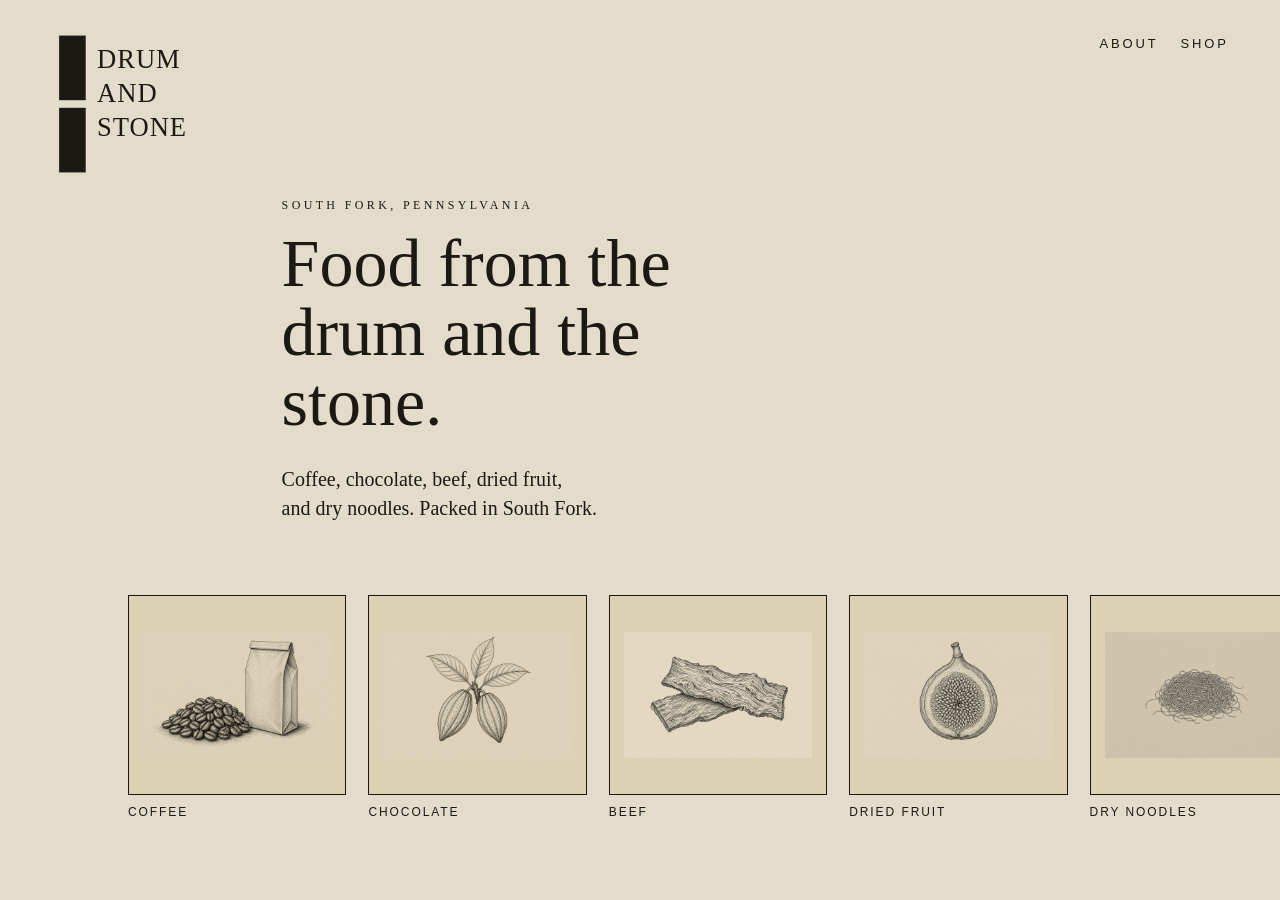
==== index.html @ b377e5df "Write the About page in the same voice as the homepage" ====
<!DOCTYPE html>
<html lang="en">
<head>
<meta charset="utf-8">
<meta name="viewport" content="width=device-width, initial-scale=1">
<title>Drum and Stone</title>
<link rel="stylesheet" href="styles.css">
</head>
<body>
<header>
<a class="logo" href="/" aria-label="Drum and Stone"><svg viewBox="0 0 220 160" width="210" height="152"><rect x="8" y="8" width="28" height="68" fill="#1c1915"/><rect x="8" y="84" width="28" height="68" fill="#1c1915"/><text x="48" y="42" font-family="Georgia, serif" font-size="28" letter-spacing="1" fill="#1c1915">DRUM</text><text x="48" y="78" font-family="Georgia, serif" font-size="28" letter-spacing="1" fill="#1c1915">AND</text><text x="48" y="114" font-family="Georgia, serif" font-size="28" letter-spacing="1" fill="#1c1915">STONE</text></svg></a>
<nav class="nav"><a href="about.html">About</a><a href="shop.html">Shop</a></nav>
</header>
<main>
<p class="place">SOUTH FORK, PENNSYLVANIA</p>
<h1>Food from the<br>drum and the stone.</h1>
<p class="lede">Coffee, chocolate, beef, dried fruit,<br>and dry noodles. Packed in South Fork.</p>
<section class="grid">
<a class="card" href="shop.html#coffee"><img src="images/coffee.jpg" alt="Coffee"><span>Coffee</span></a>
<a class="card" href="shop.html#chocolate"><img src="images/cacao.jpg" alt="Chocolate"><span>Chocolate</span></a>
<a class="card" href="shop.html#beef"><img src="images/beef.jpg" alt="Beef"><span>Beef</span></a>
<a class="card" href="shop.html#fruit"><img src="images/fruit.jpg" alt="Dried fruit"><span>Dried fruit</span></a>
<a class="card" href="shop.html#noodles"><img src="images/noodles.jpg" alt="Dry noodles"><span>Dry noodles</span></a>
</section>
</main>
</body>
</html>
---- styles.css ----
:root{--stone:#e4dccb;--paper:#f7f1e4;--ink:#1c1915;--rule:#1c1915}*{box-sizing:border-box}body{margin:0;background:var(--stone);color:var(--ink);font-family:Georgia,"Times New Roman",serif}a{color:inherit;text-decoration:none}header{display:flex;justify-content:space-between;align-items:flex-start;padding:28px 4vw 0}.logo{width:210px;display:block}.logo svg{width:100%;height:auto;display:block}.nav{display:flex;gap:22px;padding-top:8px}.nav a{font-family:"Gill Sans","Trebuchet MS",sans-serif;letter-spacing:.22em;font-size:13px;text-transform:uppercase}main{padding:0 6vw 72px 22vw}.place{letter-spacing:.28em;font-size:12px;margin:18px 0 16px}h1{font-weight:500;font-size:clamp(42px,5.6vw,68px);line-height:1.02;margin:0;max-width:14ch}.lede{font-size:20px;line-height:1.45;margin:28px 0 0;max-width:36ch}.grid{display:grid;grid-template-columns:repeat(5,minmax(0,1fr));gap:22px;width:min(1180px,94vw);margin:72px 0 0;margin-left:-12vw}.card{display:block}.card img{width:100%;height:200px;object-fit:contain;display:block;background:var(--paper);mix-blend-mode:multiply;border:1px solid var(--rule);padding:14px}.card span{display:block;margin-top:10px;font-family:"Gill Sans","Trebuchet MS",sans-serif;letter-spacing:.16em;font-size:12px;text-transform:uppercase}.about{max-width:640px}.plate{margin-top:36px;background:var(--paper);border:1px solid var(--rule);padding:22px 24px}.plate p{margin:0 0 14px;font-size:18px;line-height:1.45}.plate p:last-child{margin:0}.note{margin-top:28px;max-width:42ch;font-size:17px;line-height:1.5}.back{margin-top:28px;font-family:"Gill Sans","Trebuchet MS",sans-serif;letter-spacing:.16em;font-size:12px;text-transform:uppercase}@media(max-width:860px){main{padding:12px 6vw 48px}.grid{grid-template-columns:1fr 1fr;margin-left:0}.logo{width:140px}.card img{height:170px}}
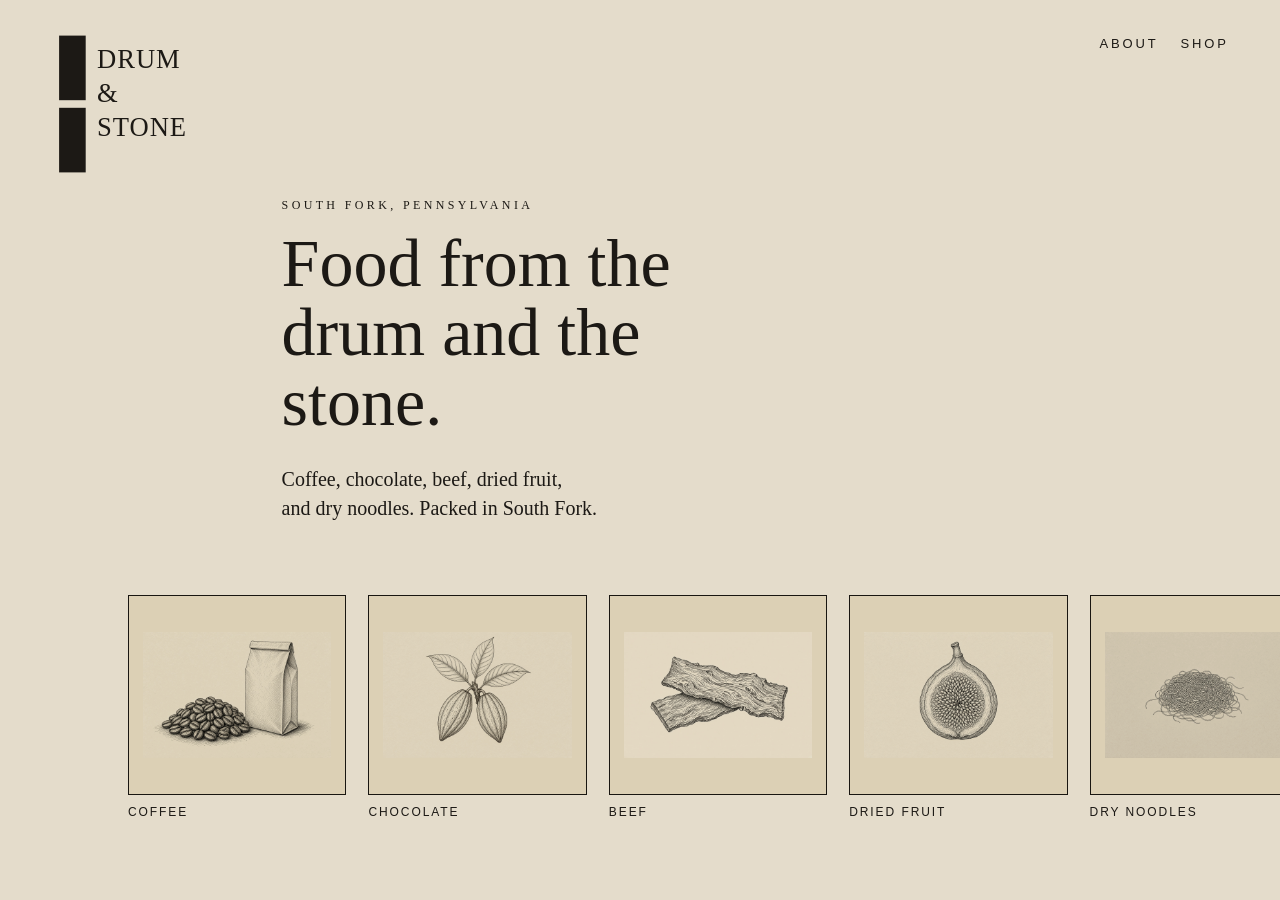
==== commit b2d65df8: "Use Drum & Stone in the wordmark" ====
--- a/index.html
+++ b/index.html
@@ -3,12 +3,12 @@
 <head>
 <meta charset="utf-8">
 <meta name="viewport" content="width=device-width, initial-scale=1">
-<title>Drum and Stone</title>
+<title>Drum & Stone</title>
 <link rel="stylesheet" href="styles.css">
 </head>
 <body>
 <header>
-<a class="logo" href="/" aria-label="Drum and Stone"><svg viewBox="0 0 220 160" width="210" height="152"><rect x="8" y="8" width="28" height="68" fill="#1c1915"/><rect x="8" y="84" width="28" height="68" fill="#1c1915"/><text x="48" y="42" font-family="Georgia, serif" font-size="28" letter-spacing="1" fill="#1c1915">DRUM</text><text x="48" y="78" font-family="Georgia, serif" font-size="28" letter-spacing="1" fill="#1c1915">AND</text><text x="48" y="114" font-family="Georgia, serif" font-size="28" letter-spacing="1" fill="#1c1915">STONE</text></svg></a>
+<a class="logo" href="/" aria-label="Drum & Stone"><svg viewBox="0 0 220 160" width="210" height="152"><rect x="8" y="8" width="28" height="68" fill="#1c1915"/><rect x="8" y="84" width="28" height="68" fill="#1c1915"/><text x="48" y="42" font-family="Georgia, serif" font-size="28" letter-spacing="1" fill="#1c1915">DRUM</text><text x="48" y="78" font-family="Georgia, serif" font-size="28" letter-spacing="1" fill="#1c1915">&</text><text x="48" y="114" font-family="Georgia, serif" font-size="28" letter-spacing="1" fill="#1c1915">STONE</text></svg></a>
 <nav class="nav"><a href="about.html">About</a><a href="shop.html">Shop</a></nav>
 </header>
 <main>
--- a/styles.css
+++ b/styles.css
@@ -1 +1 @@
-:root{--stone:#e4dccb;--paper:#f7f1e4;--ink:#1c1915;--rule:#1c1915}*{box-sizing:border-box}body{margin:0;background:var(--stone);color:var(--ink);font-family:Georgia,"Times New Roman",serif}a{color:inherit;text-decoration:none}header{display:flex;justify-content:space-between;align-items:flex-start;padding:28px 4vw 0}.logo{width:210px;display:block}.logo svg{width:100%;height:auto;display:block}.nav{display:flex;gap:22px;padding-top:8px}.nav a{font-family:"Gill Sans","Trebuchet MS",sans-serif;letter-spacing:.22em;font-size:13px;text-transform:uppercase}main{padding:0 6vw 72px 22vw}.place{letter-spacing:.28em;font-size:12px;margin:18px 0 16px}h1{font-weight:500;font-size:clamp(42px,5.6vw,68px);line-height:1.02;margin:0;max-width:14ch}.lede{font-size:20px;line-height:1.45;margin:28px 0 0;max-width:36ch}.grid{display:grid;grid-template-columns:repeat(5,minmax(0,1fr));gap:22px;width:min(1180px,94vw);margin:72px 0 0;margin-left:-12vw}.card{display:block}.card img{width:100%;height:200px;object-fit:contain;display:block;background:var(--paper);mix-blend-mode:multiply;border:1px solid var(--rule);padding:14px}.card span{display:block;margin-top:10px;font-family:"Gill Sans","Trebuchet MS",sans-serif;letter-spacing:.16em;font-size:12px;text-transform:uppercase}.about{max-width:640px}.plate{margin-top:36px;background:var(--paper);border:1px solid var(--rule);padding:22px 24px}.plate p{margin:0 0 14px;font-size:18px;line-height:1.45}.plate p:last-child{margin:0}.note{margin-top:28px;max-width:42ch;font-size:17px;line-height:1.5}.back{margin-top:28px;font-family:"Gill Sans","Trebuchet MS",sans-serif;letter-spacing:.16em;font-size:12px;text-transform:uppercase}@media(max-width:860px){main{padding:12px 6vw 48px}.grid{grid-template-columns:1fr 1fr;margin-left:0}.logo{width:140px}.card img{height:170px}}
+:root{--stone:#e4dccb;--paper:#f7f1e4;--ink:#1c1915;--rule:#1c1915}*{box-sizing:border-box}body{margin:0;background:var(--stone);color:var(--ink);font-family:Georgia,"Times New Roman",serif}a{color:inherit;text-decoration:none}header{display:flex;justify-content:space-between;align-items:flex-start;padding:28px 4vw 0}.logo{width:210px;display:block}.logo svg{width:100%;height:auto;display:block}.nav{display:flex;gap:22px;padding-top:8px}.nav a{font-family:"Gill Sans","Trebuchet MS",sans-serif;letter-spacing:.22em;font-size:13px;text-transform:uppercase}main{padding:0 6vw 72px 22vw}.place{letter-spacing:.28em;font-size:12px;margin:18px 0 16px}h1{font-weight:500;font-size:clamp(42px,5.6vw,68px);line-height:1.02;margin:0;max-width:14ch}.lede{font-size:20px;line-height:1.45;margin:28px 0 0;max-width:36ch}.grid{display:grid;grid-template-columns:repeat(5,minmax(0,1fr));gap:22px;width:min(1180px,94vw);margin:72px 0 0;margin-left:-12vw}.card{display:block}.card img{width:100%;height:200px;object-fit:contain;display:block;background:var(--paper);mix-blend-mode:multiply;border:1px solid var(--rule);padding:14px}.card span{display:block;margin-top:10px;font-family:"Gill Sans","Trebuchet MS",sans-serif;letter-spacing:.16em;font-size:12px;text-transform:uppercase}.about-page main{padding:8px 5vw 80px}.about-page h1{max-width:12ch}.goods{display:grid;grid-template-columns:repeat(5,minmax(0,1fr));gap:18px;width:100%;margin:64px 0 0}.goods img{width:100%;height:160px;object-fit:contain;display:block;background:var(--paper);mix-blend-mode:multiply;border:1px solid var(--rule);padding:12px}.goods h2{margin:12px 0 6px;font-family:"Gill Sans","Trebuchet MS",sans-serif;font-weight:500;letter-spacing:.16em;font-size:12px;text-transform:uppercase}.goods p{margin:0;font-size:15px;line-height:1.4}.note{margin:48px 0 0;max-width:46ch;font-size:17px;line-height:1.5;padding-top:18px;border-top:1px solid var(--rule)}@media(max-width:860px){main{padding:12px 6vw 48px}.grid{grid-template-columns:1fr 1fr;margin-left:0}.goods{grid-template-columns:1fr 1fr}.logo{width:140px}.card img{height:170px}}
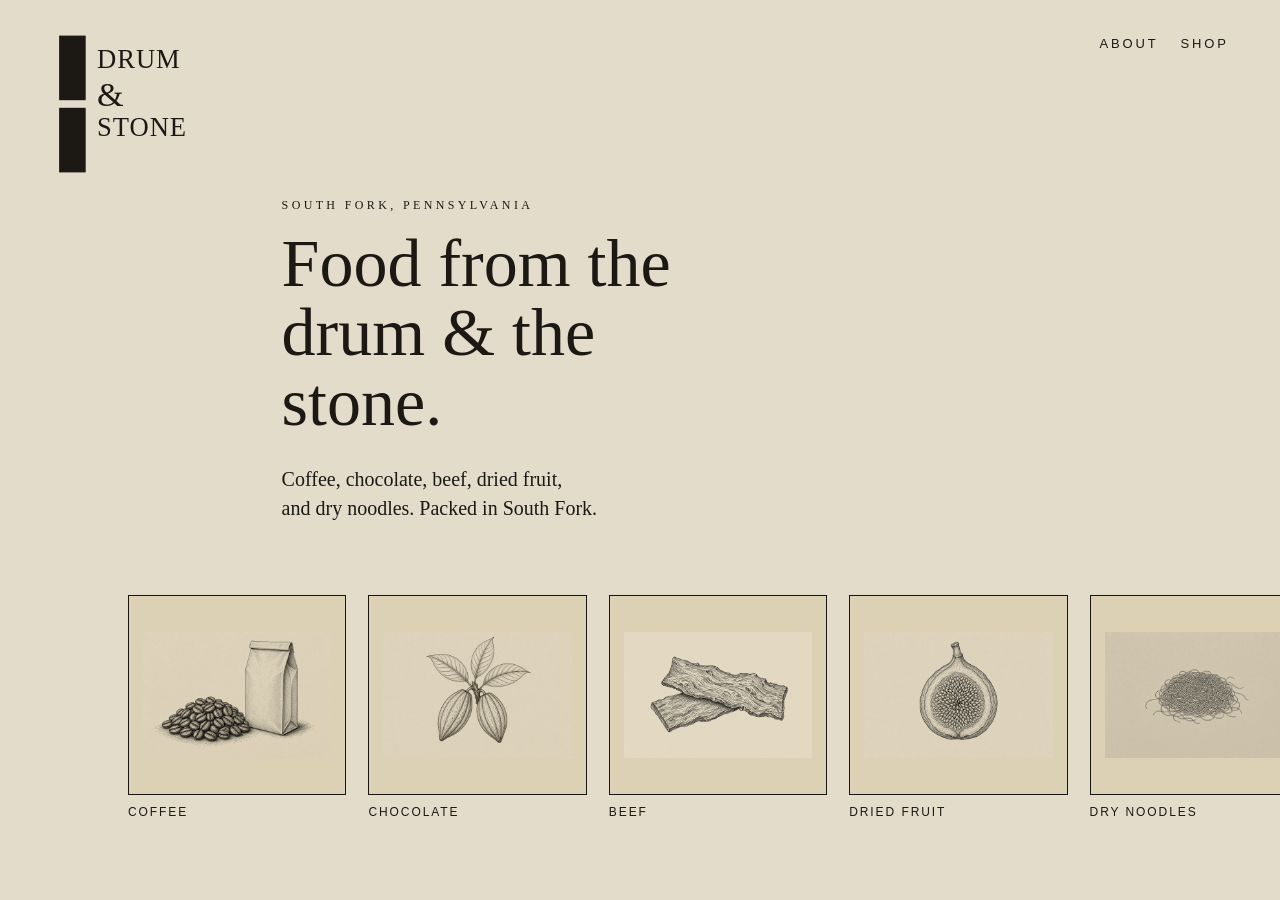
==== commit 39eefe9c: "Use Drum & Stone in the name and the logo" ====
--- a/index.html
+++ b/index.html
@@ -3,17 +3,17 @@
 <head>
 <meta charset="utf-8">
 <meta name="viewport" content="width=device-width, initial-scale=1">
-<title>Drum & Stone</title>
+<title>Drum &amp; Stone</title>
 <link rel="stylesheet" href="styles.css">
 </head>
 <body>
 <header>
-<a class="logo" href="/" aria-label="Drum & Stone"><svg viewBox="0 0 220 160" width="210" height="152"><rect x="8" y="8" width="28" height="68" fill="#1c1915"/><rect x="8" y="84" width="28" height="68" fill="#1c1915"/><text x="48" y="42" font-family="Georgia, serif" font-size="28" letter-spacing="1" fill="#1c1915">DRUM</text><text x="48" y="78" font-family="Georgia, serif" font-size="28" letter-spacing="1" fill="#1c1915">&</text><text x="48" y="114" font-family="Georgia, serif" font-size="28" letter-spacing="1" fill="#1c1915">STONE</text></svg></a>
+<a class="logo" href="/" aria-label="Drum &amp; Stone"><svg viewBox="0 0 220 160" width="210" height="152"><rect x="8" y="8" width="28" height="68" fill="#1c1915"/><rect x="8" y="84" width="28" height="68" fill="#1c1915"/><text x="48" y="42" font-family="Georgia, serif" font-size="28" letter-spacing="1" fill="#1c1915">DRUM</text><text x="48" y="82" font-family="Georgia, serif" font-size="36" fill="#1c1915">&amp;</text><text x="48" y="114" font-family="Georgia, serif" font-size="28" letter-spacing="1" fill="#1c1915">STONE</text></svg></a>
 <nav class="nav"><a href="about.html">About</a><a href="shop.html">Shop</a></nav>
 </header>
 <main>
 <p class="place">SOUTH FORK, PENNSYLVANIA</p>
-<h1>Food from the<br>drum and the stone.</h1>
+<h1>Food from the<br>drum &amp; the stone.</h1>
 <p class="lede">Coffee, chocolate, beef, dried fruit,<br>and dry noodles. Packed in South Fork.</p>
 <section class="grid">
 <a class="card" href="shop.html#coffee"><img src="images/coffee.jpg" alt="Coffee"><span>Coffee</span></a>
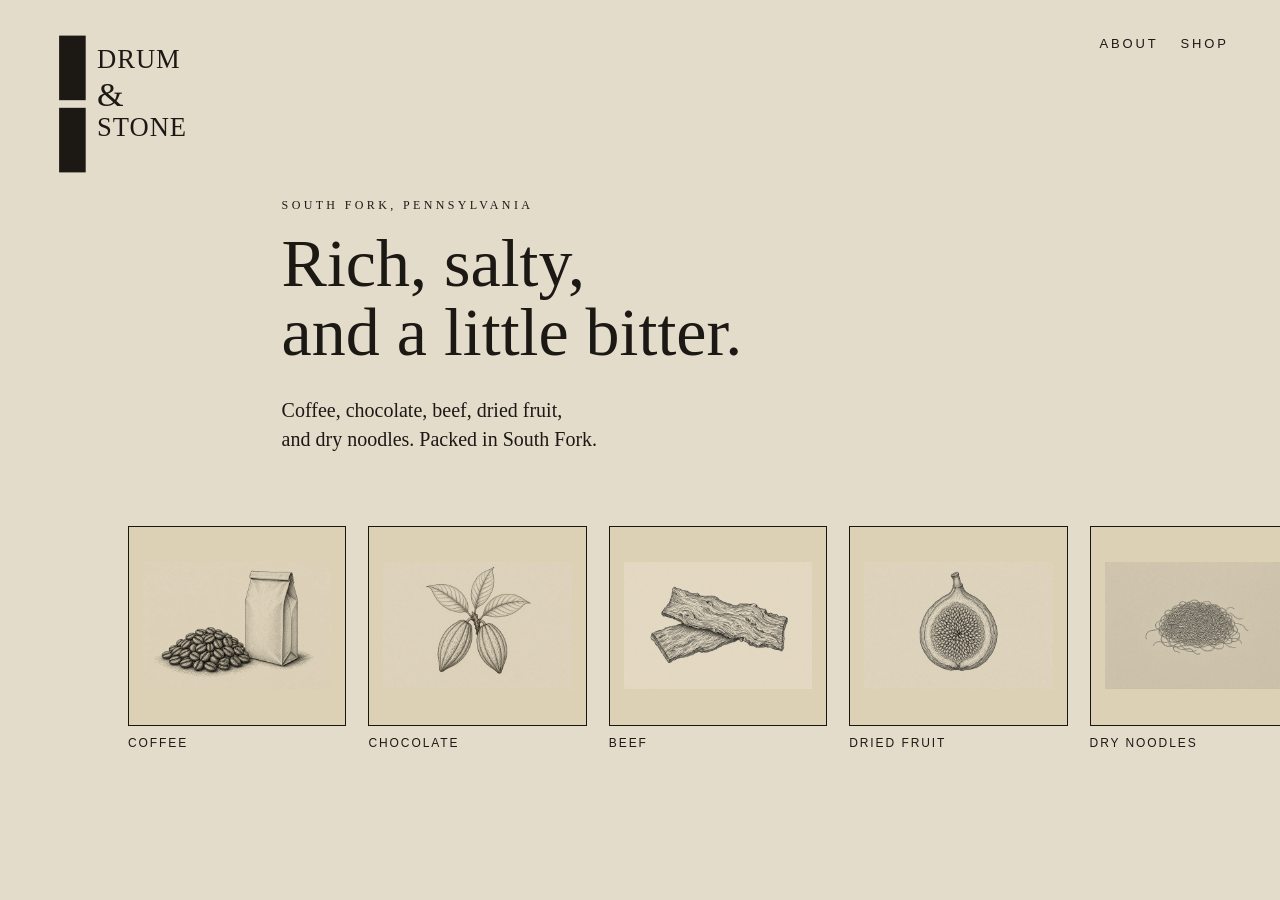
==== commit 389f8a40: "Replace the homepage tagline" ====
--- a/index.html
+++ b/index.html
@@ -13,7 +13,7 @@
 </header>
 <main>
 <p class="place">SOUTH FORK, PENNSYLVANIA</p>
-<h1>Food from the<br>drum &amp; the stone.</h1>
+<h1>Rich, salty,<br>and a little bitter.</h1>
 <p class="lede">Coffee, chocolate, beef, dried fruit,<br>and dry noodles. Packed in South Fork.</p>
 <section class="grid">
 <a class="card" href="shop.html#coffee"><img src="images/coffee.jpg" alt="Coffee"><span>Coffee</span></a>
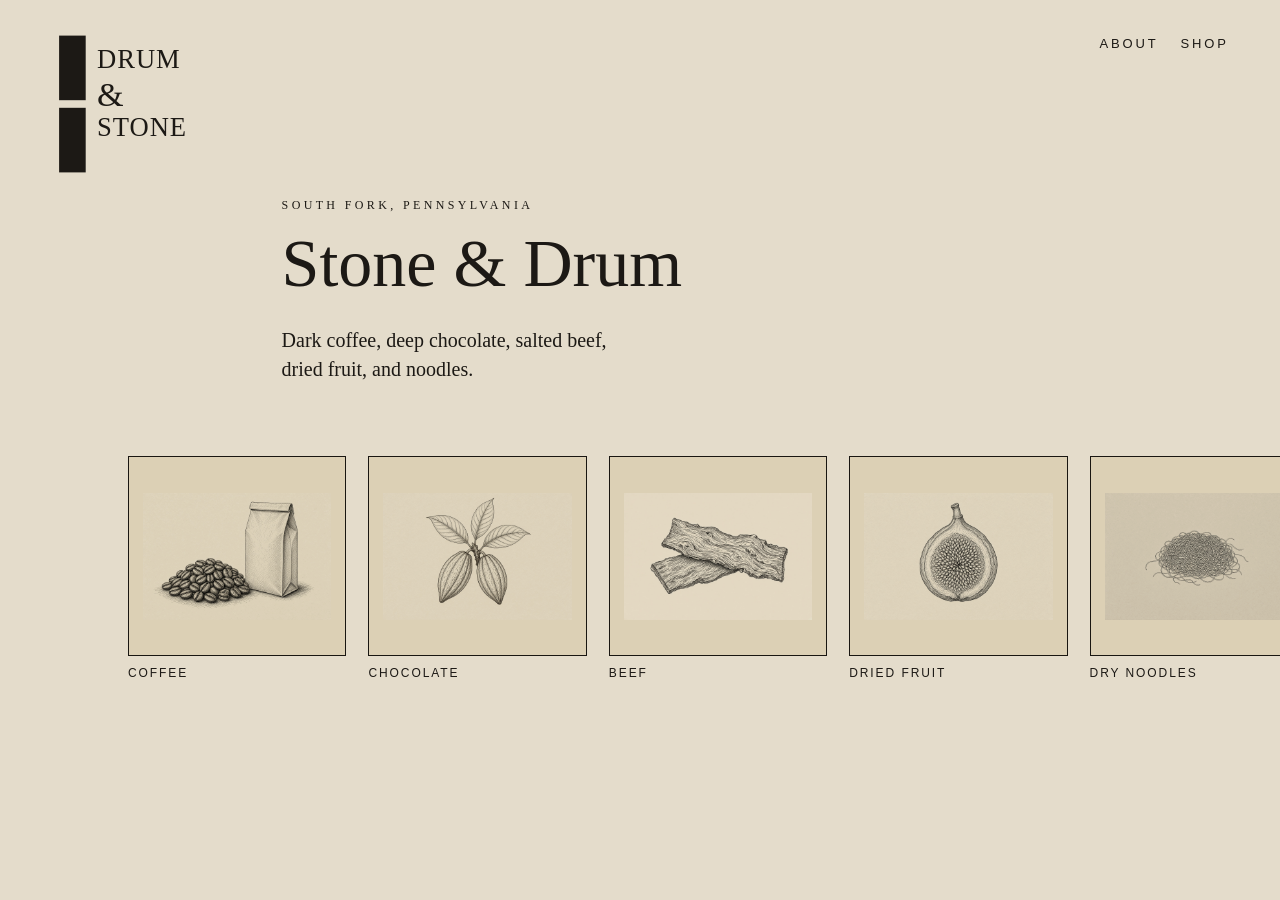
==== commit f3ea6d58: "Put Stone & Drum as the large homepage line" ====
--- a/index.html
+++ b/index.html
@@ -3,18 +3,18 @@
 <head>
 <meta charset="utf-8">
 <meta name="viewport" content="width=device-width, initial-scale=1">
-<title>Drum &amp; Stone</title>
+<title>Drum & Stone</title>
 <link rel="stylesheet" href="styles.css">
 </head>
 <body>
 <header>
-<a class="logo" href="/" aria-label="Drum &amp; Stone"><svg viewBox="0 0 220 160" width="210" height="152"><rect x="8" y="8" width="28" height="68" fill="#1c1915"/><rect x="8" y="84" width="28" height="68" fill="#1c1915"/><text x="48" y="42" font-family="Georgia, serif" font-size="28" letter-spacing="1" fill="#1c1915">DRUM</text><text x="48" y="82" font-family="Georgia, serif" font-size="36" fill="#1c1915">&amp;</text><text x="48" y="114" font-family="Georgia, serif" font-size="28" letter-spacing="1" fill="#1c1915">STONE</text></svg></a>
+<a class="logo" href="/" aria-label="Drum & Stone"><svg viewBox="0 0 220 160" width="210" height="152"><rect x="8" y="8" width="28" height="68" fill="#1c1915"/><rect x="8" y="84" width="28" height="68" fill="#1c1915"/><text x="48" y="42" font-family="Georgia, serif" font-size="28" letter-spacing="1" fill="#1c1915">DRUM</text><text x="48" y="82" font-family="Georgia, serif" font-size="36" fill="#1c1915">&</text><text x="48" y="114" font-family="Georgia, serif" font-size="28" letter-spacing="1" fill="#1c1915">STONE</text></svg></a>
 <nav class="nav"><a href="about.html">About</a><a href="shop.html">Shop</a></nav>
 </header>
 <main>
 <p class="place">SOUTH FORK, PENNSYLVANIA</p>
-<h1>Rich, salty,<br>and a little bitter.</h1>
-<p class="lede">Coffee, chocolate, beef, dried fruit,<br>and dry noodles. Packed in South Fork.</p>
+<h1 class="markline">Stone & Drum</h1>
+<p class="lede">Dark coffee, deep chocolate, salted beef, dried fruit, and noodles.</p>
 <section class="grid">
 <a class="card" href="shop.html#coffee"><img src="images/coffee.jpg" alt="Coffee"><span>Coffee</span></a>
 <a class="card" href="shop.html#chocolate"><img src="images/cacao.jpg" alt="Chocolate"><span>Chocolate</span></a>
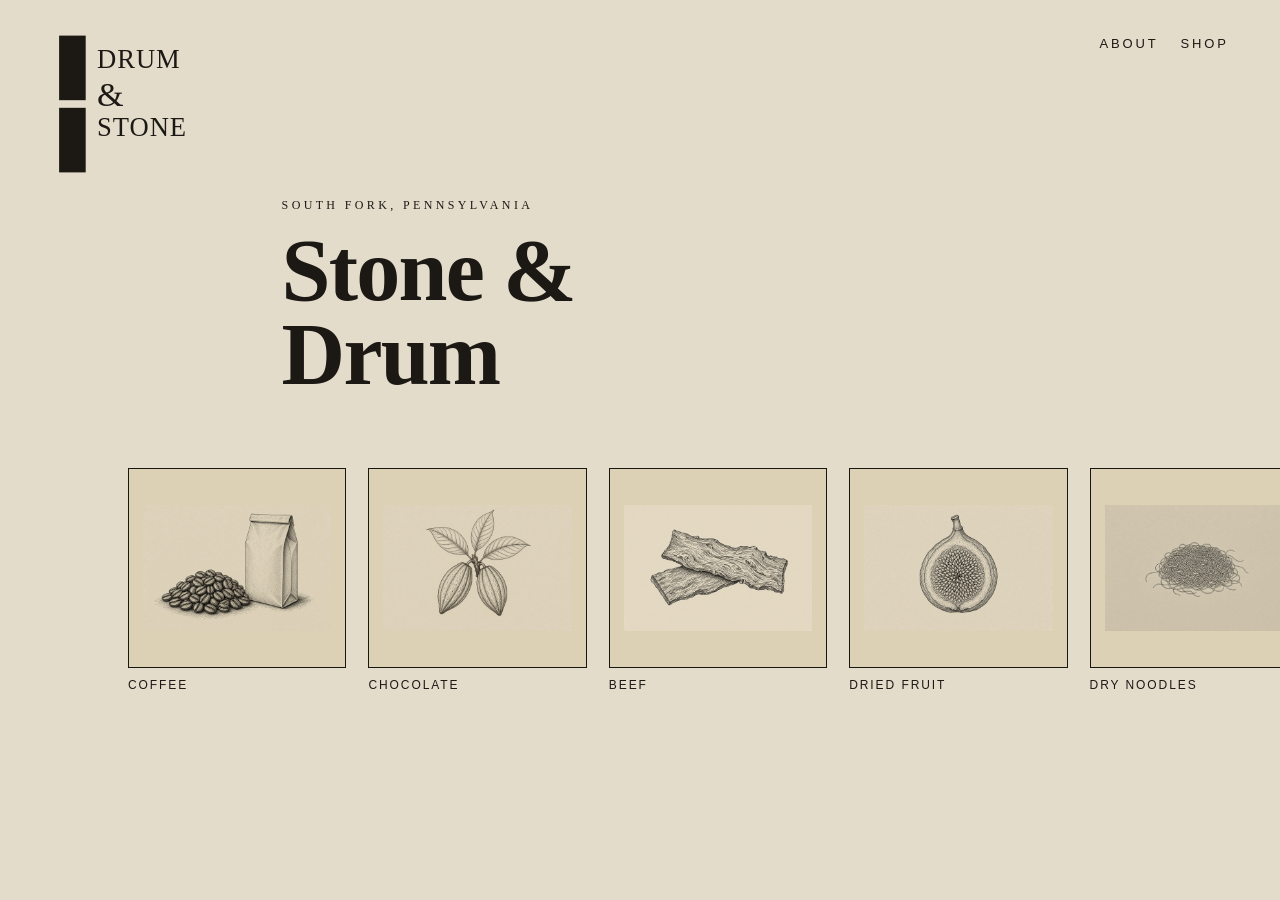
==== commit 366ce07a: "Put Stone & Drum large and drop the packed line" ====
--- a/index.html
+++ b/index.html
@@ -3,18 +3,17 @@
 <head>
 <meta charset="utf-8">
 <meta name="viewport" content="width=device-width, initial-scale=1">
-<title>Drum & Stone</title>
+<title>Drum &amp; Stone</title>
 <link rel="stylesheet" href="styles.css">
 </head>
 <body>
 <header>
-<a class="logo" href="/" aria-label="Drum & Stone"><svg viewBox="0 0 220 160" width="210" height="152"><rect x="8" y="8" width="28" height="68" fill="#1c1915"/><rect x="8" y="84" width="28" height="68" fill="#1c1915"/><text x="48" y="42" font-family="Georgia, serif" font-size="28" letter-spacing="1" fill="#1c1915">DRUM</text><text x="48" y="82" font-family="Georgia, serif" font-size="36" fill="#1c1915">&</text><text x="48" y="114" font-family="Georgia, serif" font-size="28" letter-spacing="1" fill="#1c1915">STONE</text></svg></a>
+<a class="logo" href="/" aria-label="Drum &amp; Stone"><svg viewBox="0 0 220 160" width="210" height="152"><rect x="8" y="8" width="28" height="68" fill="#1c1915"/><rect x="8" y="84" width="28" height="68" fill="#1c1915"/><text x="48" y="42" font-family="Georgia, serif" font-size="28" letter-spacing="1" fill="#1c1915">DRUM</text><text x="48" y="82" font-family="Georgia, serif" font-size="36" fill="#1c1915">&amp;</text><text x="48" y="114" font-family="Georgia, serif" font-size="28" letter-spacing="1" fill="#1c1915">STONE</text></svg></a>
 <nav class="nav"><a href="about.html">About</a><a href="shop.html">Shop</a></nav>
 </header>
 <main>
 <p class="place">SOUTH FORK, PENNSYLVANIA</p>
-<h1 class="markline">Stone & Drum</h1>
-<p class="lede">Dark coffee, deep chocolate, salted beef, dried fruit, and noodles.</p>
+<h1>Stone &amp; Drum</h1>
 <section class="grid">
 <a class="card" href="shop.html#coffee"><img src="images/coffee.jpg" alt="Coffee"><span>Coffee</span></a>
 <a class="card" href="shop.html#chocolate"><img src="images/cacao.jpg" alt="Chocolate"><span>Chocolate</span></a>
--- a/styles.css
+++ b/styles.css
@@ -1 +1 @@
-:root{--stone:#e4dccb;--paper:#f7f1e4;--ink:#1c1915;--rule:#1c1915}*{box-sizing:border-box}body{margin:0;background:var(--stone);color:var(--ink);font-family:Georgia,"Times New Roman",serif}a{color:inherit;text-decoration:none}header{display:flex;justify-content:space-between;align-items:flex-start;padding:28px 4vw 0}.logo{width:210px;display:block}.logo svg{width:100%;height:auto;display:block}.nav{display:flex;gap:22px;padding-top:8px}.nav a{font-family:"Gill Sans","Trebuchet MS",sans-serif;letter-spacing:.22em;font-size:13px;text-transform:uppercase}main{padding:0 6vw 72px 22vw}.place{letter-spacing:.28em;font-size:12px;margin:18px 0 16px}h1{font-weight:500;font-size:clamp(42px,5.6vw,68px);line-height:1.02;margin:0;max-width:14ch}.lede{font-size:20px;line-height:1.45;margin:28px 0 0;max-width:36ch}.grid{display:grid;grid-template-columns:repeat(5,minmax(0,1fr));gap:22px;width:min(1180px,94vw);margin:72px 0 0;margin-left:-12vw}.card{display:block}.card img{width:100%;height:200px;object-fit:contain;display:block;background:var(--paper);mix-blend-mode:multiply;border:1px solid var(--rule);padding:14px}.card span{display:block;margin-top:10px;font-family:"Gill Sans","Trebuchet MS",sans-serif;letter-spacing:.16em;font-size:12px;text-transform:uppercase}.about-page main{padding:8px 5vw 80px}.about-page h1{max-width:12ch}.goods{display:grid;grid-template-columns:repeat(5,minmax(0,1fr));gap:18px;width:100%;margin:64px 0 0}.goods img{width:100%;height:160px;object-fit:contain;display:block;background:var(--paper);mix-blend-mode:multiply;border:1px solid var(--rule);padding:12px}.goods h2{margin:12px 0 6px;font-family:"Gill Sans","Trebuchet MS",sans-serif;font-weight:500;letter-spacing:.16em;font-size:12px;text-transform:uppercase}.goods p{margin:0;font-size:15px;line-height:1.4}.note{margin:48px 0 0;max-width:46ch;font-size:17px;line-height:1.5;padding-top:18px;border-top:1px solid var(--rule)}@media(max-width:860px){main{padding:12px 6vw 48px}.grid{grid-template-columns:1fr 1fr;margin-left:0}.goods{grid-template-columns:1fr 1fr}.logo{width:140px}.card img{height:170px}}
+:root{--stone:#e4dccb;--paper:#f7f1e4;--ink:#1c1915;--rule:#1c1915}*{box-sizing:border-box}body{margin:0;background:var(--stone);color:var(--ink);font-family:Georgia,"Times New Roman",serif}a{color:inherit;text-decoration:none}header{display:flex;justify-content:space-between;align-items:flex-start;padding:28px 4vw 0}.logo{width:210px;display:block}.logo svg{width:100%;height:auto;display:block}.nav{display:flex;gap:22px;padding-top:8px}.nav a{font-family:"Gill Sans","Trebuchet MS",sans-serif;letter-spacing:.22em;font-size:13px;text-transform:uppercase}main{padding:0 6vw 72px 22vw}.place{letter-spacing:.28em;font-size:12px;margin:18px 0 16px}h1{font-weight:700;font-size:clamp(52px,7vw,88px);line-height:.95;margin:0;max-width:10ch;letter-spacing:-.02em}.lede{font-size:20px;line-height:1.45;margin:28px 0 0;max-width:36ch}.grid{display:grid;grid-template-columns:repeat(5,minmax(0,1fr));gap:22px;width:min(1180px,94vw);margin:72px 0 0;margin-left:-12vw}.card{display:block}.card img{width:100%;height:200px;object-fit:contain;display:block;background:var(--paper);mix-blend-mode:multiply;border:1px solid var(--rule);padding:14px}.card span{display:block;margin-top:10px;font-family:"Gill Sans","Trebuchet MS",sans-serif;letter-spacing:.16em;font-size:12px;text-transform:uppercase}.about-page main{padding:8px 5vw 80px}.about-page h1{max-width:12ch;font-weight:500;font-size:clamp(42px,5.6vw,68px)}.goods{display:grid;grid-template-columns:repeat(5,minmax(0,1fr));gap:18px;width:100%;margin:64px 0 0}.goods img{width:100%;height:160px;object-fit:contain;display:block;background:var(--paper);mix-blend-mode:multiply;border:1px solid var(--rule);padding:12px}.goods h2{margin:12px 0 6px;font-family:"Gill Sans","Trebuchet MS",sans-serif;font-weight:500;letter-spacing:.16em;font-size:12px;text-transform:uppercase}.goods p{margin:0;font-size:15px;line-height:1.4}.note{margin:48px 0 0;max-width:46ch;font-size:17px;line-height:1.5;padding-top:18px;border-top:1px solid var(--rule)}@media(max-width:860px){main{padding:12px 6vw 48px}.grid{grid-template-columns:1fr 1fr;margin-left:0}.goods{grid-template-columns:1fr 1fr}.logo{width:140px}.card img{height:170px}}
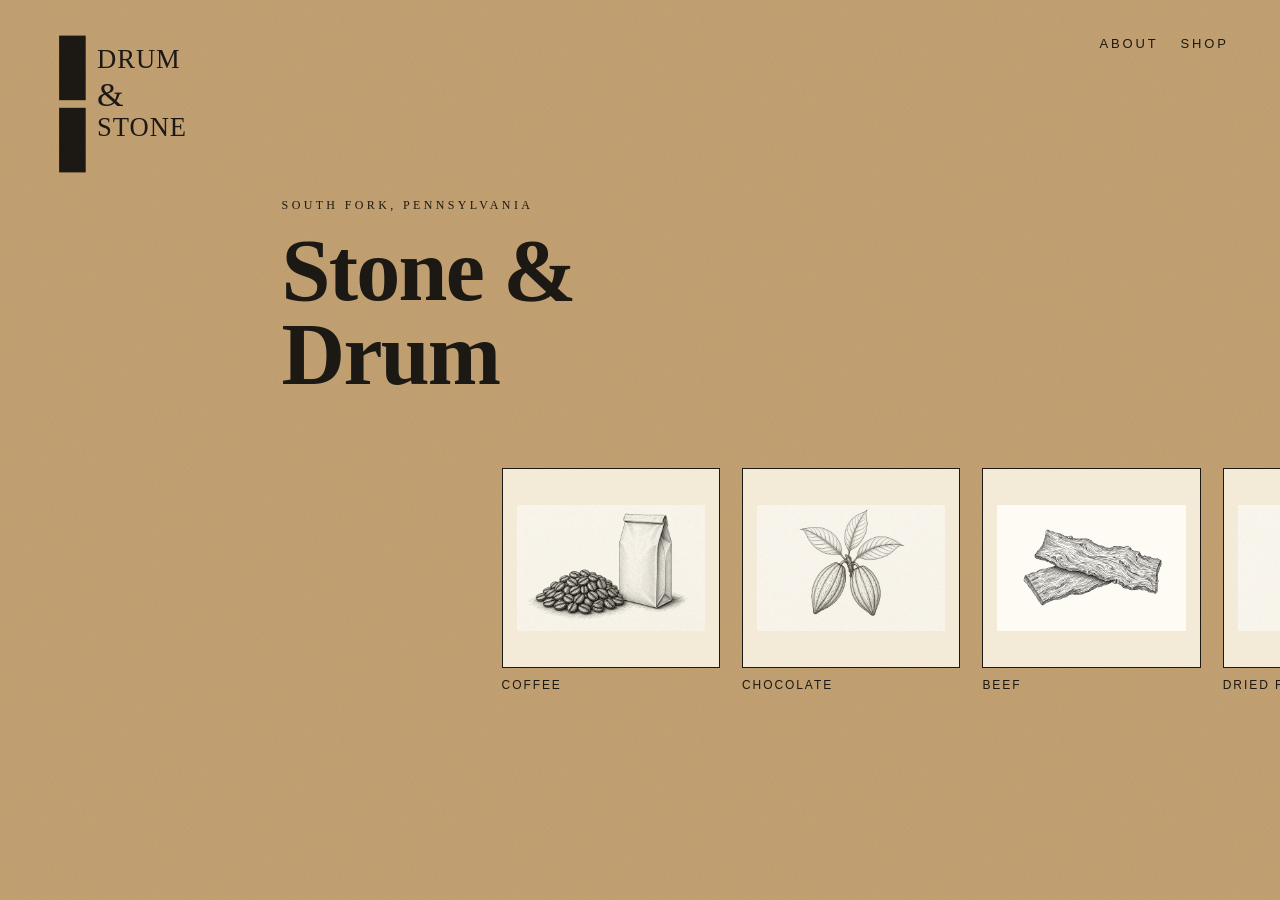
==== commit 46193718: "Rename dry noodles to Ramen" ====
--- a/index.html
+++ b/index.html
@@ -19,7 +19,7 @@
 <a class="card" href="shop.html#chocolate"><img src="images/cacao.jpg" alt="Chocolate"><span>Chocolate</span></a>
 <a class="card" href="shop.html#beef"><img src="images/beef.jpg" alt="Beef"><span>Beef</span></a>
 <a class="card" href="shop.html#fruit"><img src="images/fruit.jpg" alt="Dried fruit"><span>Dried fruit</span></a>
-<a class="card" href="shop.html#noodles"><img src="images/noodles.jpg" alt="Dry noodles"><span>Dry noodles</span></a>
+<a class="card" href="shop.html#ramen"><img src="images/noodles.jpg" alt="Ramen"><span>Ramen</span></a>
 </section>
 </main>
 </body>
--- a/styles.css
+++ b/styles.css
@@ -1 +1 @@
-:root{--stone:#e4dccb;--paper:#f7f1e4;--ink:#1c1915;--rule:#1c1915}*{box-sizing:border-box}body{margin:0;background:var(--stone);color:var(--ink);font-family:Georgia,"Times New Roman",serif}a{color:inherit;text-decoration:none}header{display:flex;justify-content:space-between;align-items:flex-start;padding:28px 4vw 0}.logo{width:210px;display:block}.logo svg{width:100%;height:auto;display:block}.nav{display:flex;gap:22px;padding-top:8px}.nav a{font-family:"Gill Sans","Trebuchet MS",sans-serif;letter-spacing:.22em;font-size:13px;text-transform:uppercase}main{padding:0 6vw 72px 22vw}.place{letter-spacing:.28em;font-size:12px;margin:18px 0 16px}h1{font-weight:700;font-size:clamp(52px,7vw,88px);line-height:.95;margin:0;max-width:10ch;letter-spacing:-.02em}.lede{font-size:20px;line-height:1.45;margin:28px 0 0;max-width:36ch}.grid{display:grid;grid-template-columns:repeat(5,minmax(0,1fr));gap:22px;width:min(1180px,94vw);margin:72px 0 0;margin-left:-12vw}.card{display:block}.card img{width:100%;height:200px;object-fit:contain;display:block;background:var(--paper);mix-blend-mode:multiply;border:1px solid var(--rule);padding:14px}.card span{display:block;margin-top:10px;font-family:"Gill Sans","Trebuchet MS",sans-serif;letter-spacing:.16em;font-size:12px;text-transform:uppercase}.about-page main{padding:8px 5vw 80px}.about-page h1{max-width:12ch;font-weight:500;font-size:clamp(42px,5.6vw,68px)}.goods{display:grid;grid-template-columns:repeat(5,minmax(0,1fr));gap:18px;width:100%;margin:64px 0 0}.goods img{width:100%;height:160px;object-fit:contain;display:block;background:var(--paper);mix-blend-mode:multiply;border:1px solid var(--rule);padding:12px}.goods h2{margin:12px 0 6px;font-family:"Gill Sans","Trebuchet MS",sans-serif;font-weight:500;letter-spacing:.16em;font-size:12px;text-transform:uppercase}.goods p{margin:0;font-size:15px;line-height:1.4}.note{margin:48px 0 0;max-width:46ch;font-size:17px;line-height:1.5;padding-top:18px;border-top:1px solid var(--rule)}@media(max-width:860px){main{padding:12px 6vw 48px}.grid{grid-template-columns:1fr 1fr;margin-left:0}.goods{grid-template-columns:1fr 1fr}.logo{width:140px}.card img{height:170px}}
+:root{--stone:#c4a273;--paper:#f3ead8;--ink:#1c1915;--rule:#1c1915}*{box-sizing:border-box}body{margin:0;background:var(--stone);color:var(--ink);font-family:Georgia,"Times New Roman",serif;position:relative}body::before{content:"";position:fixed;inset:0;pointer-events:none;opacity:.28;background-image:url("data:image/svg+xml;utf8,<svg xmlns='http://www.w3.org/2000/svg' width='180' height='180'><filter id='n'><feTurbulence type='fractalNoise' baseFrequency='.85' numOctaves='2' stitchTiles='stitch'/></filter><rect width='180' height='180' filter='url(%23n)' opacity='.55'/></svg>");mix-blend-mode:multiply}a{color:inherit;text-decoration:none}header,main{position:relative;z-index:1}header{display:flex;justify-content:space-between;align-items:flex-start;padding:28px 4vw 0}.logo{width:210px;display:block}.logo svg{width:100%;height:auto;display:block}.nav{display:flex;gap:22px;padding-top:8px}.nav a{font-family:"Gill Sans","Trebuchet MS",sans-serif;letter-spacing:.22em;font-size:13px;text-transform:uppercase}main{padding:0 6vw 72px 22vw}.place{letter-spacing:.28em;font-size:12px;margin:18px 0 16px}h1{font-weight:700;font-size:clamp(52px,7vw,88px);line-height:.95;margin:0;max-width:10ch;letter-spacing:-.02em}.lede{font-size:20px;line-height:1.45;margin:28px 0 0;max-width:36ch}.grid{display:grid;grid-template-columns:repeat(5,minmax(0,1fr));gap:22px;width:min(1180px,94vw);margin:72px 0 0 220px}.card{display:block}.card img{width:100%;height:200px;object-fit:contain;display:block;background:var(--paper);mix-blend-mode:multiply;border:1px solid var(--rule);padding:14px}.card span{display:block;margin-top:10px;font-family:"Gill Sans","Trebuchet MS",sans-serif;letter-spacing:.16em;font-size:12px;text-transform:uppercase}.about-page main{padding:8px 5vw 80px}.about-page h1{max-width:12ch;font-weight:500;font-size:clamp(42px,5.6vw,68px)}.goods{display:grid;grid-template-columns:repeat(5,minmax(0,1fr));gap:18px;width:100%;margin:64px 0 0}.goods img{width:100%;height:160px;object-fit:contain;display:block;background:var(--paper);mix-blend-mode:multiply;border:1px solid var(--rule);padding:12px}.goods h2{margin:12px 0 6px;font-family:"Gill Sans","Trebuchet MS",sans-serif;font-weight:500;letter-spacing:.16em;font-size:12px;text-transform:uppercase}.goods p{margin:0;font-size:15px;line-height:1.4}.note{margin:48px 0 0;max-width:46ch;font-size:17px;line-height:1.5;padding-top:18px;border-top:1px solid var(--rule)}@media(max-width:860px){main{padding:12px 6vw 48px}.grid{grid-template-columns:1fr 1fr;margin-left:0}.goods{grid-template-columns:1fr 1fr}.logo{width:140px}.card img{height:170px}}
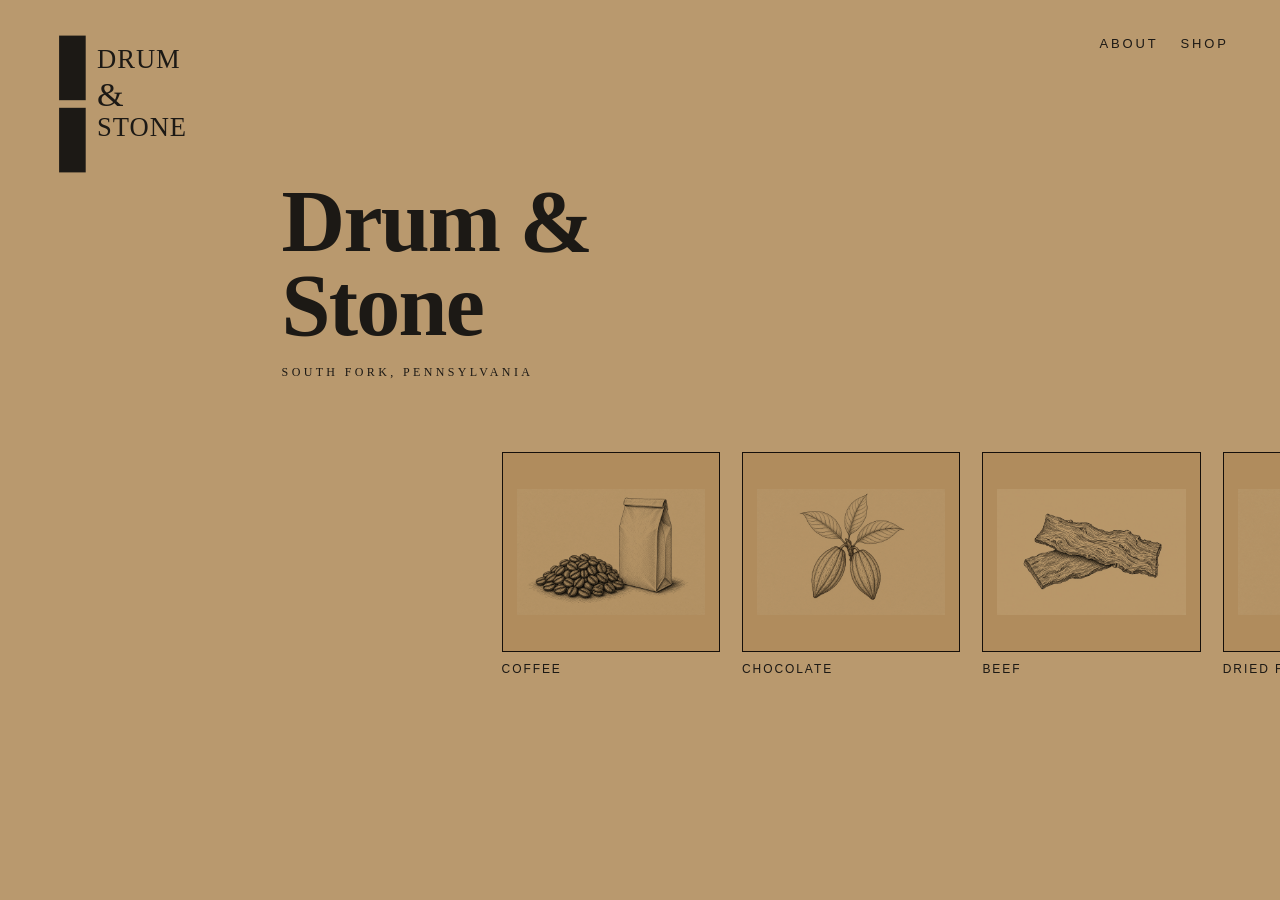
==== commit 60bceca6: "Put Drum & Stone on one line, place under it" ====
--- a/index.html
+++ b/index.html
@@ -3,17 +3,17 @@
 <head>
 <meta charset="utf-8">
 <meta name="viewport" content="width=device-width, initial-scale=1">
-<title>Drum &amp; Stone</title>
+<title>Drum & Stone</title>
 <link rel="stylesheet" href="styles.css">
 </head>
 <body>
 <header>
-<a class="logo" href="/" aria-label="Drum &amp; Stone"><svg viewBox="0 0 220 160" width="210" height="152"><rect x="8" y="8" width="28" height="68" fill="#1c1915"/><rect x="8" y="84" width="28" height="68" fill="#1c1915"/><text x="48" y="42" font-family="Georgia, serif" font-size="28" letter-spacing="1" fill="#1c1915">DRUM</text><text x="48" y="82" font-family="Georgia, serif" font-size="36" fill="#1c1915">&amp;</text><text x="48" y="114" font-family="Georgia, serif" font-size="28" letter-spacing="1" fill="#1c1915">STONE</text></svg></a>
+<a class="logo" href="/" aria-label="Drum & Stone"><svg viewBox="0 0 220 160" width="210" height="152"><rect x="8" y="8" width="28" height="68" fill="#1c1915"/><rect x="8" y="84" width="28" height="68" fill="#1c1915"/><text x="48" y="42" font-family="Georgia, serif" font-size="28" letter-spacing="1" fill="#1c1915">DRUM</text><text x="48" y="82" font-family="Georgia, serif" font-size="36" fill="#1c1915">&</text><text x="48" y="114" font-family="Georgia, serif" font-size="28" letter-spacing="1" fill="#1c1915">STONE</text></svg></a>
 <nav class="nav"><a href="about.html">About</a><a href="shop.html">Shop</a></nav>
 </header>
 <main>
+<h1>Drum & Stone</h1>
 <p class="place">SOUTH FORK, PENNSYLVANIA</p>
-<h1>Stone &amp; Drum</h1>
 <section class="grid">
 <a class="card" href="shop.html#coffee"><img src="images/coffee.jpg" alt="Coffee"><span>Coffee</span></a>
 <a class="card" href="shop.html#chocolate"><img src="images/cacao.jpg" alt="Chocolate"><span>Chocolate</span></a>
--- a/styles.css
+++ b/styles.css
@@ -1 +1 @@
-:root{--stone:#c4a273;--paper:#f3ead8;--ink:#1c1915;--rule:#1c1915}*{box-sizing:border-box}body{margin:0;background:var(--stone);color:var(--ink);font-family:Georgia,"Times New Roman",serif;position:relative}body::before{content:"";position:fixed;inset:0;pointer-events:none;opacity:.28;background-image:url("data:image/svg+xml;utf8,<svg xmlns='http://www.w3.org/2000/svg' width='180' height='180'><filter id='n'><feTurbulence type='fractalNoise' baseFrequency='.85' numOctaves='2' stitchTiles='stitch'/></filter><rect width='180' height='180' filter='url(%23n)' opacity='.55'/></svg>");mix-blend-mode:multiply}a{color:inherit;text-decoration:none}header,main{position:relative;z-index:1}header{display:flex;justify-content:space-between;align-items:flex-start;padding:28px 4vw 0}.logo{width:210px;display:block}.logo svg{width:100%;height:auto;display:block}.nav{display:flex;gap:22px;padding-top:8px}.nav a{font-family:"Gill Sans","Trebuchet MS",sans-serif;letter-spacing:.22em;font-size:13px;text-transform:uppercase}main{padding:0 6vw 72px 22vw}.place{letter-spacing:.28em;font-size:12px;margin:18px 0 16px}h1{font-weight:700;font-size:clamp(52px,7vw,88px);line-height:.95;margin:0;max-width:10ch;letter-spacing:-.02em}.lede{font-size:20px;line-height:1.45;margin:28px 0 0;max-width:36ch}.grid{display:grid;grid-template-columns:repeat(5,minmax(0,1fr));gap:22px;width:min(1180px,94vw);margin:72px 0 0 220px}.card{display:block}.card img{width:100%;height:200px;object-fit:contain;display:block;background:var(--paper);mix-blend-mode:multiply;border:1px solid var(--rule);padding:14px}.card span{display:block;margin-top:10px;font-family:"Gill Sans","Trebuchet MS",sans-serif;letter-spacing:.16em;font-size:12px;text-transform:uppercase}.about-page main{padding:8px 5vw 80px}.about-page h1{max-width:12ch;font-weight:500;font-size:clamp(42px,5.6vw,68px)}.goods{display:grid;grid-template-columns:repeat(5,minmax(0,1fr));gap:18px;width:100%;margin:64px 0 0}.goods img{width:100%;height:160px;object-fit:contain;display:block;background:var(--paper);mix-blend-mode:multiply;border:1px solid var(--rule);padding:12px}.goods h2{margin:12px 0 6px;font-family:"Gill Sans","Trebuchet MS",sans-serif;font-weight:500;letter-spacing:.16em;font-size:12px;text-transform:uppercase}.goods p{margin:0;font-size:15px;line-height:1.4}.note{margin:48px 0 0;max-width:46ch;font-size:17px;line-height:1.5;padding-top:18px;border-top:1px solid var(--rule)}@media(max-width:860px){main{padding:12px 6vw 48px}.grid{grid-template-columns:1fr 1fr;margin-left:0}.goods{grid-template-columns:1fr 1fr}.logo{width:140px}.card img{height:170px}}
+:root{--stone:#b9996e;--paper:#f3ead8;--ink:#1c1915;--rule:#1c1915}*{box-sizing:border-box}body{margin:0;background-color:#b9996e;background-image:url("images/paper.jpg");background-repeat:repeat;background-size:420px auto;color:var(--ink);font-family:Georgia,"Times New Roman",serif}a{color:inherit;text-decoration:none}header{display:flex;justify-content:space-between;align-items:flex-start;padding:28px 4vw 0}.logo{width:210px;display:block}.logo svg{width:100%;height:auto;display:block}.nav{display:flex;gap:22px;padding-top:8px}.nav a{font-family:"Gill Sans","Trebuchet MS",sans-serif;letter-spacing:.22em;font-size:13px;text-transform:uppercase}main{padding:0 6vw 72px 22vw}.place{letter-spacing:.28em;font-size:12px;margin:18px 0 16px}h1{font-weight:700;font-size:clamp(52px,7vw,88px);line-height:.95;margin:0;max-width:10ch;letter-spacing:-.02em}.lede{font-size:20px;line-height:1.45;margin:28px 0 0;max-width:36ch}.grid{display:grid;grid-template-columns:repeat(5,minmax(0,1fr));gap:22px;width:min(1180px,94vw);margin:72px 0 0 220px}.card{display:block}.card img{width:100%;height:200px;object-fit:contain;display:block;background:var(--paper);mix-blend-mode:multiply;border:1px solid var(--rule);padding:14px}.card span{display:block;margin-top:10px;font-family:"Gill Sans","Trebuchet MS",sans-serif;letter-spacing:.16em;font-size:12px;text-transform:uppercase}.about-page main{padding:8px 5vw 80px}.about-page h1{max-width:12ch;font-weight:500;font-size:clamp(42px,5.6vw,68px)}.goods{display:grid;grid-template-columns:repeat(5,minmax(0,1fr));gap:18px;width:100%;margin:64px 0 0}.goods img{width:100%;height:160px;object-fit:contain;display:block;background:var(--paper);mix-blend-mode:multiply;border:1px solid var(--rule);padding:12px}.goods h2{margin:12px 0 6px;font-family:"Gill Sans","Trebuchet MS",sans-serif;font-weight:500;letter-spacing:.16em;font-size:12px;text-transform:uppercase}.goods p{margin:0;font-size:15px;line-height:1.4}.note{margin:48px 0 0;max-width:46ch;font-size:17px;line-height:1.5;padding-top:18px;border-top:1px solid var(--rule)}@media(max-width:860px){main{padding:12px 6vw 48px}.grid{grid-template-columns:1fr 1fr;margin-left:0}.goods{grid-template-columns:1fr 1fr}.logo{width:140px}.card img{height:170px}}
